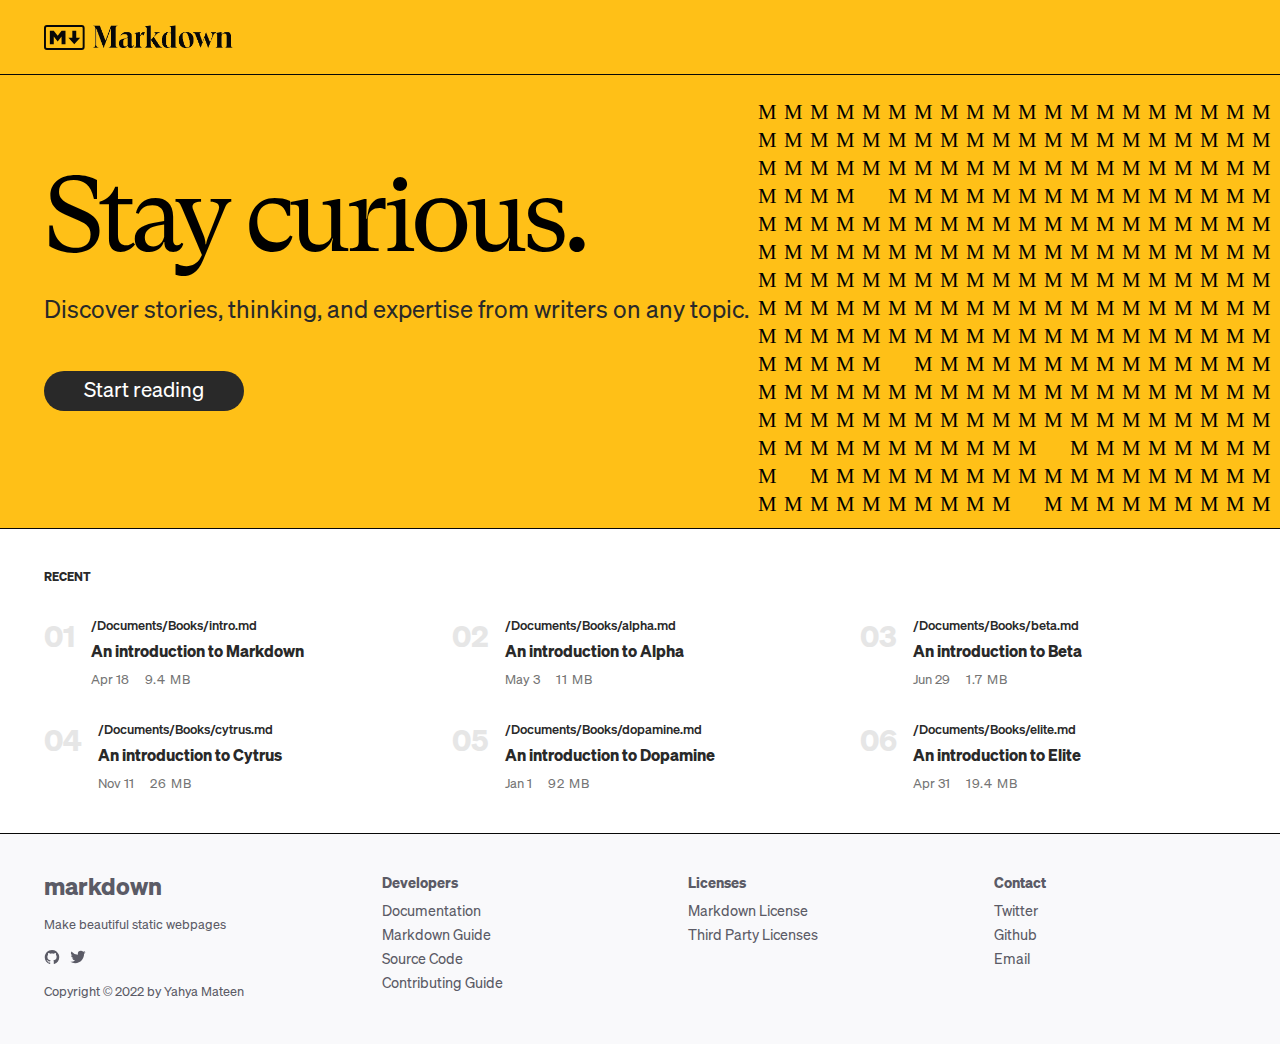
==== index.html @ 6868b7d2 "Changed file structure" ====
<!DOCTYPE html>
<!--[if lt IE 7]>      <html class="no-js lt-ie9 lt-ie8 lt-ie7"> <![endif]-->
<!--[if IE 7]>         <html class="no-js lt-ie9 lt-ie8"> <![endif]-->
<!--[if IE 8]>         <html class="no-js lt-ie9"> <![endif]-->
<!--[if gt IE 8]>      <html class="no-js"> <!--<![endif]-->
<html>
  <head>
    <meta charset="utf-8" />
    <meta http-equiv="X-UA-Compatible" content="IE=edge" />
    <title>Markdown</title>
    <meta
      name="description"
      content="Markdown is an application that converts markdown files into beautiful static webpages with several useful features."
    />
    <meta name="viewport" content="width=device-width, initial-scale=1" />
    <link rel="shortcut icon" type="image/x-icon" href="src/static/favicon.png" />
    <link rel="stylesheet" href="src/styles/style.css" />
  </head>
  <body>
    <!--[if lt IE 7]>
      <p class="browsehappy">
        You are using an <strong>outdated</strong> browser. Please <a href="#">upgrade your browser</a> to improve your experience.
      </p>
    <![endif]-->

    <header>
      <div class="max-width">
        <svg class="logo-icon" xmlns="http://www.w3.org/2000/svg" viewBox="0 0 208 128">
          <rect width="198" height="118" x="5" y="5" ry="10" stroke="currentColor" stroke-width="10" fill="none" />
          <path d="M30 98V30h20l20 25 20-25h20v68H90V59L70 84 50 59v39zm125 0l-30-33h20V30h20v35h20z" fill="currentColor" />
        </svg>
        <img class="logo-text" src="src/static/logo.png" alt="Markdown written in stylish font" />
      </div>
    </header>

    <main>
      <section class="teaser">
        <div class="pattern"></div>
        <div class="max-width">
          <h2>Stay curious.</h2>
          <p>Discover stories, thinking, and expertise from writers on any topic.</p>
          <button id="start-button">Start reading</button>
        </div>
      </section>

      <section class="suggestions">
        <div class="max-width">
          <h2>Recent</h2>
          <div class="card-grid"></div>
        </div>
      </section>
    </main>

    <footer>
      <div class="max-width">
        <div class="logo-col">
          <a href="#" class="logo-text">markdown </a>
          <p>Make beautiful static webpages</p>
          <div class="footer-links">
            <a href="https://www.github.com/akaAbdullahMateen/markdown/README.md" target="_blank" class="icon github-icon">
              <span class="visually-hidden">Markdown on Github</span>
            </a>
            <a href="https://www.twitter.com/YahyaMateen2" target="_blank" class="icon twitter-icon">
              <span class="visually-hidden">Yahya Mateen on Twitter</span>
            </a>
          </div>
          <p>
            Copyright © 2022 by <a href="https://www.github.com/akaAbdullahMateen"><em>Yahya Mateen</em></a>
          </p>
        </div>
        <div class="footer-col">
          <h3>Developers</h3>
          <ul class="footer-list">
            <li>
              <a href="pages/documentation.html">Documentation</a>
            </li>
            <li>
              <a href="https://www.markdownguide.org/" target="_blank">Markdown Guide</a>
            </li>
            <li>
              <a href="https://www.github.com/akaAbdullahMateen/markdown" target="_blank">Source Code</a>
            </li>
            <li>
              <a href="https://www.github.com/akaAbdullahMateen/markdown/CONTRIBUTING.md" target="_blank">Contributing Guide</a>
            </li>
          </ul>
        </div>
        <div class="footer-col">
          <h3>Licenses</h3>
          <ul class="footer-list">
            <li>
              <a href="pages/license.html">Markdown License</a>
            </li>
            <li>
              <a href="https://daringfireball.net/projects/markdown/license" target="_blank">Third Party Licenses</a>
            </li>
          </ul>
        </div>
        <div class="footer-col">
          <h3>Contact</h3>
          <ul class="footer-list">
            <li>
              <a href="https://twitter.com/YahyaMateen2" target="_blank">Twitter</a>
            </li>
            <li>
              <a href="https://www.github.com/akaAbdullahMateen" target="_blank">Github</a>
            </li>
            <li>
              <a href="mailto:lavidainitiative@gmail.com?subject=Inquiry%20related%20to%20markdown%20application">Email</a>
            </li>
          </ul>
        </div>
      </div>
    </footer>

    <script src="src/scripts/main.js" async defer></script>
  </body>
</html>
---- src/styles/style.css ----
/* Variables */

:root {
  --max-width: 1192px;

  --black-1: rgb(8, 8, 8);
  --black-2: rgb(41, 41, 41);
  --gray-1: rgb(117, 117, 117);
  --white-1: rgb(255, 255, 255);
  --white-2: rgba(230, 230, 230);
  --background-primary: rgb(255, 192, 23);
  --footer-background: #f9f9fb;
  --footer-foreground: #5b5b66;
}

/* Fonts */

@font-face {
  font-family: "gt-super";
  src: url("../fonts/gt-super-400-normal.woff") format("woff");
  font-style: normal;
  font-weight: 400;
  unicode-range: U+0-7F, U+A0, U+B7, U+200A, U+2014, U+2018, U+2019, U+201C, U+201D, U+2022, U+2026;
}

@font-face {
  font-family: "sohne";
  src: url("../fonts/sohne-400-normal.woff") format("woff");
  font-style: normal;
  font-weight: 400;
  unicode-range: U+0-7F, U+A0, U+B7, U+200A, U+2014, U+2018, U+2019, U+201C, U+201D, U+2022, U+2026;
}

@font-face {
  font-family: "sohne";
  src: url("../fonts/sohne-500-normal.woff") format("woff");
  font-style: normal;
  font-weight: 500;
  unicode-range: U+0-7F, U+A0, U+B7, U+200A, U+2014, U+2018, U+2019, U+201C, U+201D, U+2022, U+2026;
}

@font-face {
  font-family: "sohne";
  src: url("../fonts/sohne-700-normal.woff") format("woff");
  font-style: normal;
  font-weight: 700;
  unicode-range: U+0-7F, U+A0, U+B7, U+200A, U+2014, U+2018, U+2019, U+201C, U+201D, U+2022, U+2026;
}

/* Reset rules */

*,
*::before,
*::after {
  box-sizing: border-box;
  padding: 0;
  margin: 0;
}

html {
  scroll-behavior: smooth;
}

body {
  min-height: 100vh;
  text-rendering: optimizeLegibility;
}

button {
  border: none;
  outline: none;
}

a,
button {
  cursor: pointer;
}

/* Extra-container rules */

header,
footer {
  display: flex;
  align-items: center;
  justify-content: center;
}

header,
.teaser {
  background-color: var(--background-primary);
}

header,
.teaser,
.suggestions {
  border-bottom: 1px solid var(--black-1);
}

/* Modular classes */

.max-width {
  max-width: var(--max-width);
  margin: 0 auto;
  flex: 1;
}

.visually-hidden {
  visibility: hidden;
}

/* Header */

header {
  position: sticky;
  top: 0;
  z-index: 99;
  height: 75px;
}

header .max-width {
  display: flex;
  flex-direction: row;
  align-items: center;
  gap: 0.5em;
}

header .logo-icon,
header .logo-text {
  max-height: 25px;
}

header .logo-icon {
  color: var(--black-1);
}

/* Teaser */

.teaser {
  display: flex;
  position: relative;
  padding-bottom: 25px;
}

.teaser .max-width {
  display: flex;
  flex-direction: column;
  padding: 92px 0;
  justify-content: space-between;
}

.teaser h2 {
  font: 400 6.625rem/5.9375rem "gt-super", serif;
  letter-spacing: -0.05em;
  margin-bottom: 35px;
}

.teaser p,
.teaser button {
  font: 400 1.5rem/1.5rem "sohne", sans-serif;
}

.teaser p {
  color: var(--black-2);
  margin-bottom: 50px;
}

.teaser button {
  background-color: var(--black-2);
  color: var(--white-1);
  padding: 6px 40px 10px;
  width: max-content;
  font-size: 1.3rem;
  border-radius: 20px;
}

.teaser button:hover {
  background-color: var(--black-1);
}

.teaser .pattern {
  position: absolute;
  top: 25px;
  right: 10px;
  display: grid;
  grid-template-columns: repeat(20, 18px);
  grid-template-rows: repeat(15, 20px);
  gap: 8px;
}

.pattern span {
  font-size: 1.3rem;
}

.pattern span::selection {
  background-color: transparent;
}

/* Suggestions */

.suggestions {
  padding: 40px 0;
}

.suggestions h2 {
  text-transform: uppercase;
  font: 700 0.75rem/1rem "sohne", sans-serif;
  color: var(--black-2);
}

.suggestions .card-grid {
  margin-top: 2rem;
  display: grid;
  grid-template-columns: repeat(auto-fill, minmax(300px, 1fr));
  gap: 2rem;
}

.suggestions .card {
  display: flex;
  flex-direction: row;
  gap: 1rem;
}

.suggestions .card .count {
  font: 700 1.875rem/2.25rem "sohne", sans-serif;
  color: var(--white-2);
}

.suggestions .card .right-column {
  display: flex;
  flex-direction: column;
  justify-content: space-between;
  gap: 0.5rem;
}

.suggestions .card .location {
  font: 500 0.8125rem/1rem "sohne", sans-serif;
  color: var(--black-2);
}

.suggestions .card .file-name {
  font: 700 1rem/1.25rem "sohne", sans-serif;
  color: var(--black-2);
  background-color: transparent;
}

.suggestions .card .details {
  display: flex;
  flex-direction: row;
  gap: 1em;
}

.suggestions .card .date,
.suggestions .card .file-size {
  font: 400 0.8125rem/1.25rem "sohne", sans-serif;
  color: var(--gray-1);
}

.suggestions .card .file-size {
  letter-spacing: 1px;
}

/* Footer */

footer {
  background-color: var(--footer-background);
  padding: 40px 0;
}

footer .max-width {
  display: grid;
  grid-template-columns: repeat(4, 1fr);
  gap: 2rem;
}

footer .logo-col {
  display: flex;
  flex-direction: column;
  gap: 0.8rem;
}

footer .footer-col {
  padding-left: 2rem;
}

footer .logo-col .logo-text,
footer .logo-col .logo-text:visited {
  color: var(--footer-foreground);
  text-decoration: none;
  font: 700 1.5rem/1.5rem "sohne", sans-serif;
}

footer .logo-col p {
  margin: 0.3rem 0;
  color: var(--footer-foreground);
  font: 400 0.8rem/1rem "sohne", sans-serif;
}

footer .logo-col a,
footer .logo-col a:visited {
  color: var(--footer-foreground);
  text-decoration: none;
}

footer .logo-col a:hover {
  text-decoration: underline;
}

footer .footer-links {
  display: flex;
  flex-direction: row;
  gap: 10px;
}

footer .icon {
  width: 1rem;
  height: 1rem;
  mask-position: center;
  mask-repeat: no-repeat;
  background-color: var(--footer-foreground);
}

footer .github-icon {
  mask-image: url("../static/github-logo.svg");
}

footer .twitter-icon {
  mask-image: url("../static/twitter-logo.svg");
}

footer .footer-col a,
footer .footer-col a:visited {
  margin: 0.3rem 0;
  text-decoration: none;
  color: var(--footer-foreground);
  display: inline-block;
  font: 400 0.9em/1em "sohne", sans-serif;
}

footer .footer-col a:hover {
  text-decoration: underline;
}

footer a:hover::after {
  display: inline-block;
  color: var(--background-primary);
  margin-left: 0.5rem;
  text-decoration: none;
}

footer a[href^="#"]:hover::after {
  content: ":scroll";
}

footer a[href^="pages"]:hover::after {
  content: ":open";
}

footer a[href^="https"]:hover::after {
  content: ":visit";
}

footer a[href^="mailto"]:hover::after {
  content: ":mail";
}

footer .footer-col h3 {
  color: var(--footer-foreground);
  font: 700 0.9rem/1rem "sohne", sans-serif;
  margin-bottom: 0.5rem;
}

footer .footer-list {
  list-style: none;
}

/* Responsive media queries */

@media screen and (max-width: 1275px) {
  .teaser .pattern {
    z-index: -1;
  }
}

@media screen and (max-width: 1250px) {
  header .max-width,
  .teaser .max-width,
  .suggestions .max-width,
  footer .max-width {
    padding-left: 2rem;
    padding-right: 2rem;
  }
}
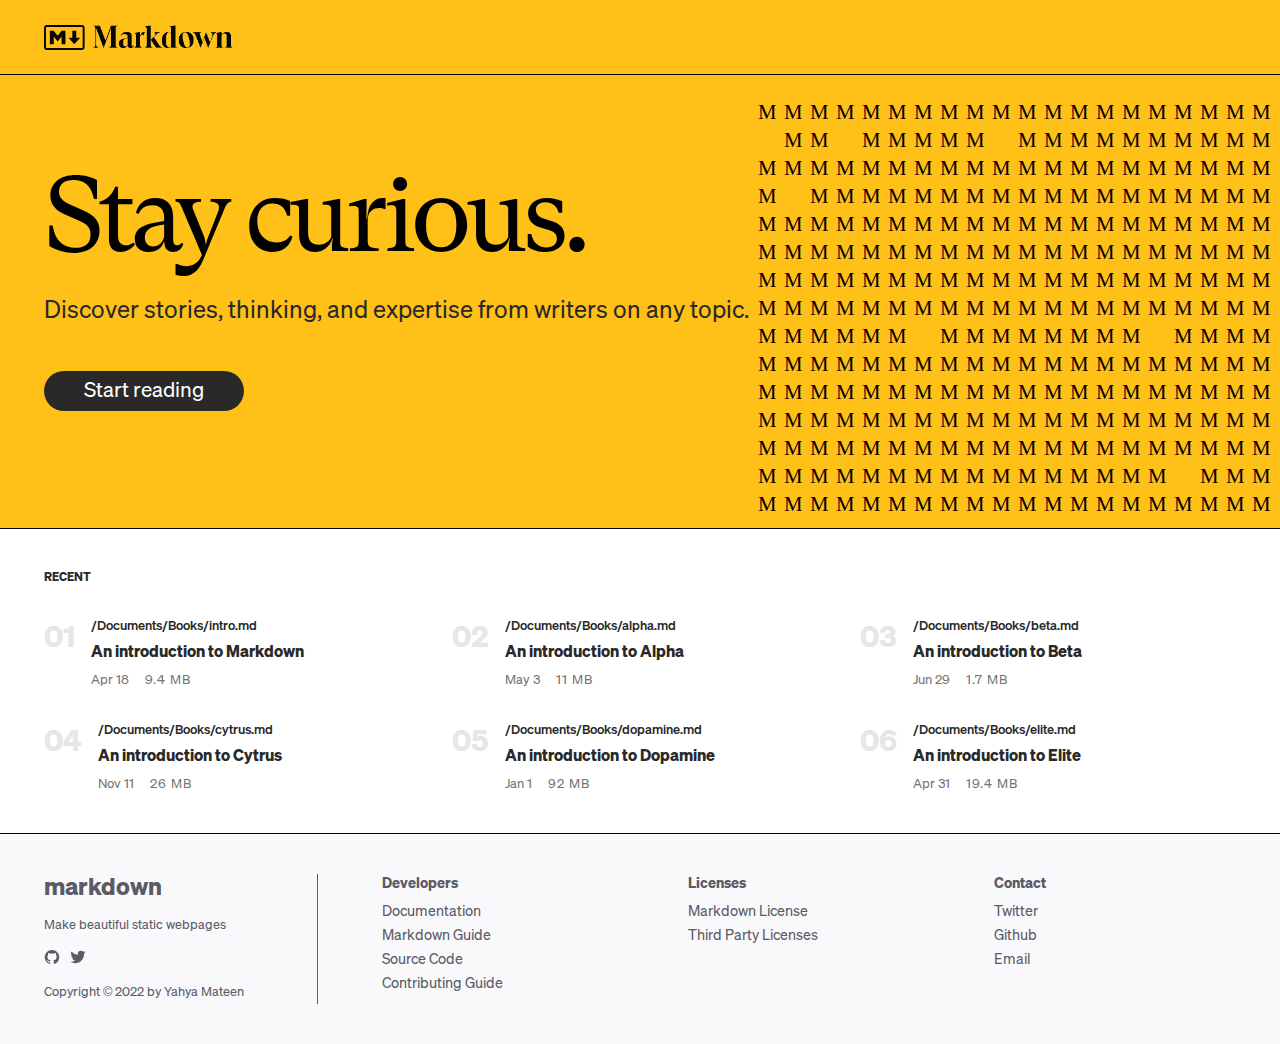
==== commit 6d03094d: "Commiting some unstaged changes" ====
--- a/index.html
+++ b/index.html
@@ -72,7 +72,7 @@
           <h3>Developers</h3>
           <ul class="footer-list">
             <li>
-              <a href="pages/documentation.html">Documentation</a>
+              <a href="docs/index.html">Documentation</a>
             </li>
             <li>
               <a href="https://www.markdownguide.org/" target="_blank">Markdown Guide</a>
@@ -89,7 +89,7 @@
           <h3>Licenses</h3>
           <ul class="footer-list">
             <li>
-              <a href="pages/license.html">Markdown License</a>
+              <a href="https://github.com/akaAbdullahMateen/markdown/blob/main/LICENSE" target="_blank">Markdown License</a>
             </li>
             <li>
               <a href="https://daringfireball.net/projects/markdown/license" target="_blank">Third Party Licenses</a>
--- a/src/styles/style.css
+++ b/src/styles/style.css
@@ -273,6 +273,7 @@
 }
 
 footer .logo-col {
+  border-right: 1px solid var(--footer-foreground);
   display: flex;
   flex-direction: column;
   gap: 0.8rem;
@@ -351,7 +352,7 @@
   content: ":scroll";
 }
 
-footer a[href^="pages"]:hover::after {
+footer a[href^="docs"]:hover::after {
   content: ":open";
 }
 
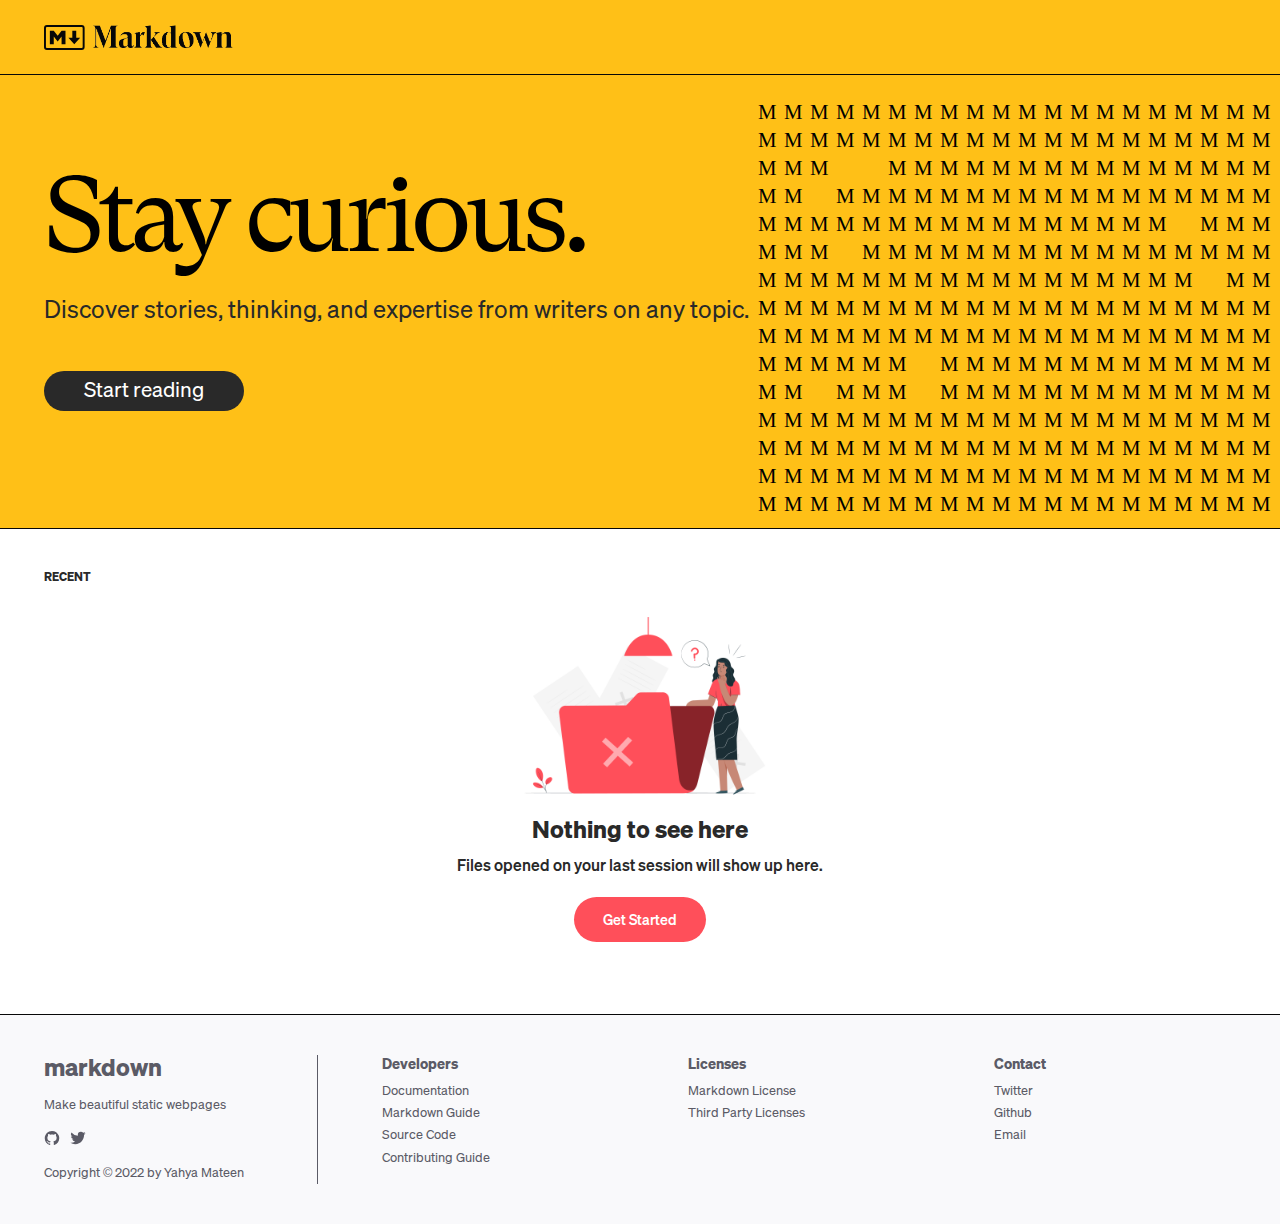
==== commit 59e4b553: "A little bit of commits" ====
--- a/index.html
+++ b/index.html
@@ -34,6 +34,27 @@
     </header>
 
     <main>
+      <div class="popup">
+        <section class="inner">
+          <div class="top">
+            <h2>Upload file</h2>
+            <button title="Close this popup"><img src="src/static/close.png" alt="Close icon" /></button>
+          </div>
+          <div class="rectangle">
+            <img src="src/static/cloud-upload.png" alt="Cloud upload icon" />
+            <p>Drag & drop to upload</p>
+            <button>or browse</button>
+            <input type="file" class="visually-hidden" />
+            <div class="active">
+              <p>Drop to upload file</p>
+            </div>
+          </div>
+          <div class="bottom">
+            <p>Please read about the <a href="https://www.markdownguide.org/" target="_blank">supported format</a> before uploading.</p>
+            <button class="disabled">Parse</button>
+          </div>
+        </section>
+      </div>
       <section class="teaser">
         <div class="pattern"></div>
         <div class="max-width">
@@ -46,6 +67,12 @@
       <section class="suggestions">
         <div class="max-width">
           <h2>Recent</h2>
+          <div class="empty-state">
+            <img src="src/static/empty-state.jpg" alt="Woman holding folder with nothing inside" />
+            <h3>Nothing to see here</h3>
+            <p>Files opened on your last session will show up here.</p>
+            <button>Get Started</button>
+          </div>
           <div class="card-grid"></div>
         </div>
       </section>
@@ -81,7 +108,7 @@
               <a href="https://www.github.com/akaAbdullahMateen/markdown" target="_blank">Source Code</a>
             </li>
             <li>
-              <a href="https://www.github.com/akaAbdullahMateen/markdown/CONTRIBUTING.md" target="_blank">Contributing Guide</a>
+              <a href="https://github.com/akaAbdullahMateen/markdown/blob/main/CONTRIBUTING.md" target="_blank">Contributing Guide</a>
             </li>
           </ul>
         </div>
--- a/src/styles/style.css
+++ b/src/styles/style.css
@@ -76,6 +76,10 @@
   cursor: pointer;
 }
 
+main {
+  position: relative;
+}
+
 /* Extra-container rules */
 
 header,
@@ -131,6 +135,143 @@
 
 header .logo-icon {
   color: var(--black-1);
+}
+
+/* Popup */
+
+.popup {
+  visibility: hidden;
+  position: fixed;
+  top: 0;
+  right: 0;
+  bottom: 0;
+  left: 0;
+  z-index: 90;
+  background-color: #efefefdd;
+  display: flex;
+  align-items: center;
+  justify-content: center;
+}
+
+.popup .inner {
+  visibility: hidden;
+  width: 825px;
+  height: 575px;
+  border-radius: 1rem;
+  background-color: var(--white-1);
+  box-shadow: 0 6px 8px #ccb6c2;
+  padding: 3rem;
+  z-index: 99;
+}
+
+.popup .inner .top {
+  display: flex;
+  flex-direction: row;
+  justify-content: space-between;
+  align-items: center;
+}
+
+.popup .inner .top h2 {
+  color: #808080;
+  font: 700 1.2rem/1.2rem "sohne", sans-serif;
+}
+
+.popup .inner .top button {
+  padding: 0.5em 0.4em 0.2em;
+  background-color: transparent;
+}
+
+.popup .inner .top button:hover {
+  background-color: #efefef;
+}
+
+.popup .inner .top img {
+  max-width: 1rem;
+}
+
+.popup .inner .rectangle {
+  width: calc(100%);
+  height: 350px;
+  margin: 2rem auto;
+  border: 2px dashed #ff4f5a;
+  border-radius: 1rem;
+  display: flex;
+  flex-direction: column;
+  align-items: center;
+  justify-content: center;
+  position: relative;
+}
+
+.popup .inner .rectangle .active {
+  position: absolute;
+  top: 0;
+  z-index: 1;
+  visibility: hidden;
+  height: 100%;
+  width: 100%;
+  border-radius: 1rem;
+  display: flex;
+  align-items: center;
+  justify-content: center;
+  background: url("../static/scribble-arrow-1.png") top 90px left 160px/10% no-repeat,
+    url("../static/scribble-arrow-2.png") top 150px right 160px/10% no-repeat, #ff4f5a;
+}
+
+.popup .inner .rectangle .active p {
+  color: var(--white-1);
+  font: 500 1.2rem/1.2rem "sohne", sans-serif;
+}
+
+.popup .inner .rectangle img {
+  margin-top: 50px;
+  max-width: 90px;
+}
+
+.popup .inner .rectangle p {
+  color: #343434;
+  font: 500 1.2rem/1.2rem "sohne", sans-serif;
+}
+
+.popup .inner .rectangle button {
+  margin-top: 0.5em;
+  color: #ff4f5a;
+  background-color: transparent;
+  font: 500 0.9rem/1rem "sohne", sans-serif;
+}
+
+.popup .inner .bottom {
+  display: flex;
+  flex-direction: row;
+  justify-content: space-between;
+  align-items: center;
+}
+
+.popup .inner .bottom p {
+  color: var(--footer-foreground);
+  font: 500 0.9rem/0.9rem "sohne", sans-serif;
+}
+
+.popup .inner .bottom a,
+.popup .inner .bottom a:visited {
+  color: #ff4f5a;
+  text-decoration: none;
+}
+
+.popup .inner .bottom a:hover {
+  text-decoration: underline;
+}
+
+.popup .inner .bottom button {
+  background-color: #ff4f5a;
+  color: var(--white-1);
+  border-radius: 2em;
+  padding: 1em 3em;
+  font: 500 0.9rem/0.9rem "sohne", sans-serif;
+}
+
+.popup .inner .bottom button.disabled {
+  cursor: not-allowed;
+  opacity: 0.5;
 }
 
 /* Teaser */
@@ -207,6 +348,42 @@
   color: var(--black-2);
 }
 
+.suggestions .empty-state {
+  display: flex;
+  flex-direction: column;
+  align-items: center;
+  justify-content: center;
+}
+
+.suggestions .empty-state img {
+  margin-top: 2rem;
+  max-height: 200px;
+}
+
+.suggestions .empty-state h3 {
+  color: var(--black-2);
+  font: bold 1.5rem/1.5rem "sohne", sans-serif;
+  margin-bottom: 1rem;
+}
+
+.suggestions .empty-state p {
+  color: var(--black-2);
+  font: 500 1rem/1rem "sohne", sans-serif;
+  margin-bottom: 1.5rem;
+}
+
+.suggestions .empty-state button {
+  background-color: #ff4f5a;
+  color: var(--white-1);
+  font: 500 0.9rem/1rem "sohne", sans-serif;
+  padding: 1em 2em;
+  border-radius: 2rem;
+}
+
+.suggestions .empty-state button:hover {
+  background-color: #882329;
+}
+
 .suggestions .card-grid {
   margin-top: 2rem;
   display: grid;
@@ -334,7 +511,7 @@
   text-decoration: none;
   color: var(--footer-foreground);
   display: inline-block;
-  font: 400 0.9em/1em "sohne", sans-serif;
+  font: 400 0.8em/1em "sohne", sans-serif;
 }
 
 footer .footer-col a:hover {
